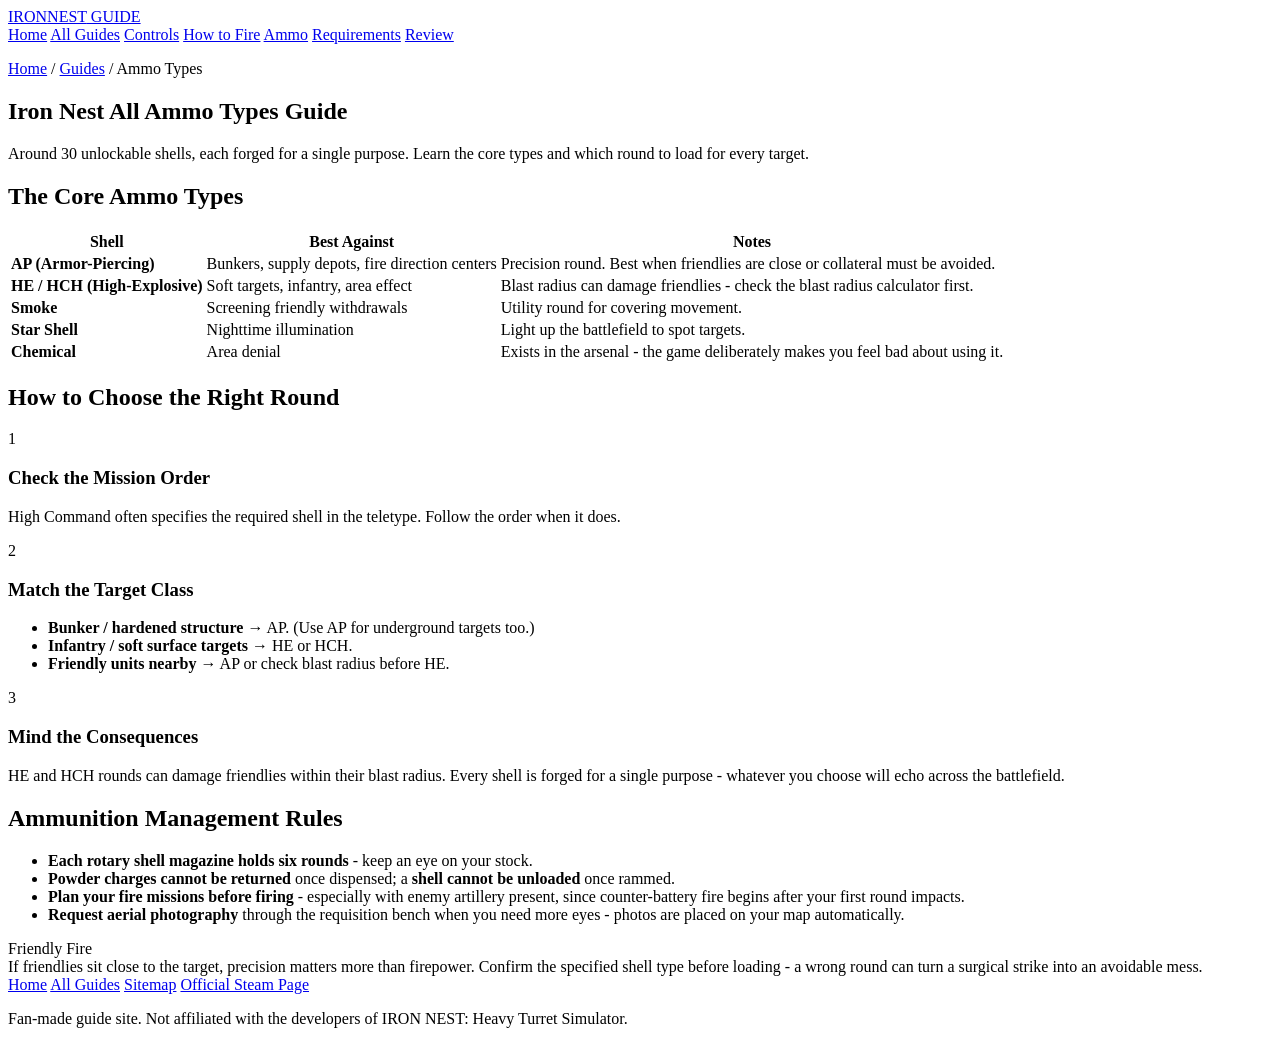
==== ammo-types.html @ ca2537ef "first version: Iron Nest fan guide site (12 pages)" ====
<!DOCTYPE html>
<html lang="en">
<head>
  <meta charset="UTF-8">
  <meta name="viewport" content="width=device-width, initial-scale=1.0">
  <title>Iron Nest All Ammo Types Guide - Which Shell to Use</title>
  <meta name="description" content="All Iron Nest: Heavy Turret Simulator ammo types explained: AP for bunkers, HE for soft targets, smoke, star shells and chemical rounds - and when to load each.">
  <link rel="stylesheet" href="style.css">
</head>
<body>

<header class="site-header">
  <div class="wrap">
    <a class="brand" href="index.html">IRON<span>NEST</span> GUIDE</a>
    <nav class="site-nav">
      <a href="index.html">Home</a>
      <a href="guide.html">All Guides</a>
      <a href="controls.html">Controls</a>
      <a href="how-to-fire.html">How to Fire</a>
      <a href="ammo-types.html">Ammo</a>
      <a href="system-requirements.html">Requirements</a>
      <a href="review.html">Review</a>
    </nav>
  </div>
</header>

<section class="page-hero">
  <div class="wrap">
    <p class="crumb"><a href="index.html">Home</a> / <a href="guide.html">Guides</a> / Ammo Types</p>
    <h1>Iron Nest All Ammo Types Guide</h1>
    <p>Around 30 unlockable shells, each forged for a single purpose. Learn the core types and which round to load for every target.</p>
  </div>
</section>

<article>
  <div class="wrap">

    <h2>The Core Ammo Types</h2>
    <table>
      <tr><th>Shell</th><th>Best Against</th><th>Notes</th></tr>
      <tr><td><strong>AP (Armor-Piercing)</strong></td><td>Bunkers, supply depots, fire direction centers</td><td>Precision round. Best when friendlies are close or collateral must be avoided.</td></tr>
      <tr><td><strong>HE / HCH (High-Explosive)</strong></td><td>Soft targets, infantry, area effect</td><td>Blast radius can damage friendlies - check the blast radius calculator first.</td></tr>
      <tr><td><strong>Smoke</strong></td><td>Screening friendly withdrawals</td><td>Utility round for covering movement.</td></tr>
      <tr><td><strong>Star Shell</strong></td><td>Nighttime illumination</td><td>Light up the battlefield to spot targets.</td></tr>
      <tr><td><strong>Chemical</strong></td><td>Area denial</td><td>Exists in the arsenal - the game deliberately makes you feel bad about using it.</td></tr>
    </table>

    <h2>How to Choose the Right Round</h2>
    <div class="step">
      <div class="step-num">1</div>
      <h3>Check the Mission Order</h3>
      <p>High Command often specifies the required shell in the teletype. Follow the order when it does.</p>
    </div>
    <div class="step">
      <div class="step-num">2</div>
      <h3>Match the Target Class</h3>
      <ul>
        <li><strong>Bunker / hardened structure</strong> &rarr; AP. (Use AP for underground targets too.)</li>
        <li><strong>Infantry / soft surface targets</strong> &rarr; HE or HCH.</li>
        <li><strong>Friendly units nearby</strong> &rarr; AP or check blast radius before HE.</li>
      </ul>
    </div>
    <div class="step">
      <div class="step-num">3</div>
      <h3>Mind the Consequences</h3>
      <p>HE and HCH rounds can damage friendlies within their blast radius. Every shell is forged for a single purpose - whatever you choose will echo across the battlefield.</p>
    </div>

    <h2>Ammunition Management Rules</h2>
    <ul>
      <li><strong>Each rotary shell magazine holds six rounds</strong> - keep an eye on your stock.</li>
      <li><strong>Powder charges cannot be returned</strong> once dispensed; a <strong>shell cannot be unloaded</strong> once rammed.</li>
      <li><strong>Plan your fire missions before firing</strong> - especially with enemy artillery present, since counter-battery fire begins after your first round impacts.</li>
      <li><strong>Request aerial photography</strong> through the requisition bench when you need more eyes - photos are placed on your map automatically.</li>
    </ul>

    <div class="callout warn">
      <div class="callout-title">Friendly Fire</div>
      If friendlies sit close to the target, precision matters more than firepower. Confirm the specified shell type before loading - a wrong round can turn a surgical strike into an avoidable mess.
    </div>

  </div>
</article>

<footer class="site-footer">
  <div class="wrap">
    <div class="links">
      <a href="index.html">Home</a>
      <a href="guide.html">All Guides</a>
      <a href="sitemap.xml">Sitemap</a>
      <a href="https://store.steampowered.com/app/2950790/" target="_blank" rel="noopener">Official Steam Page</a>
    </div>
    <p>Fan-made guide site. Not affiliated with the developers of IRON NEST: Heavy Turret Simulator.</p>
  </div>
</footer>

</body>
</html>
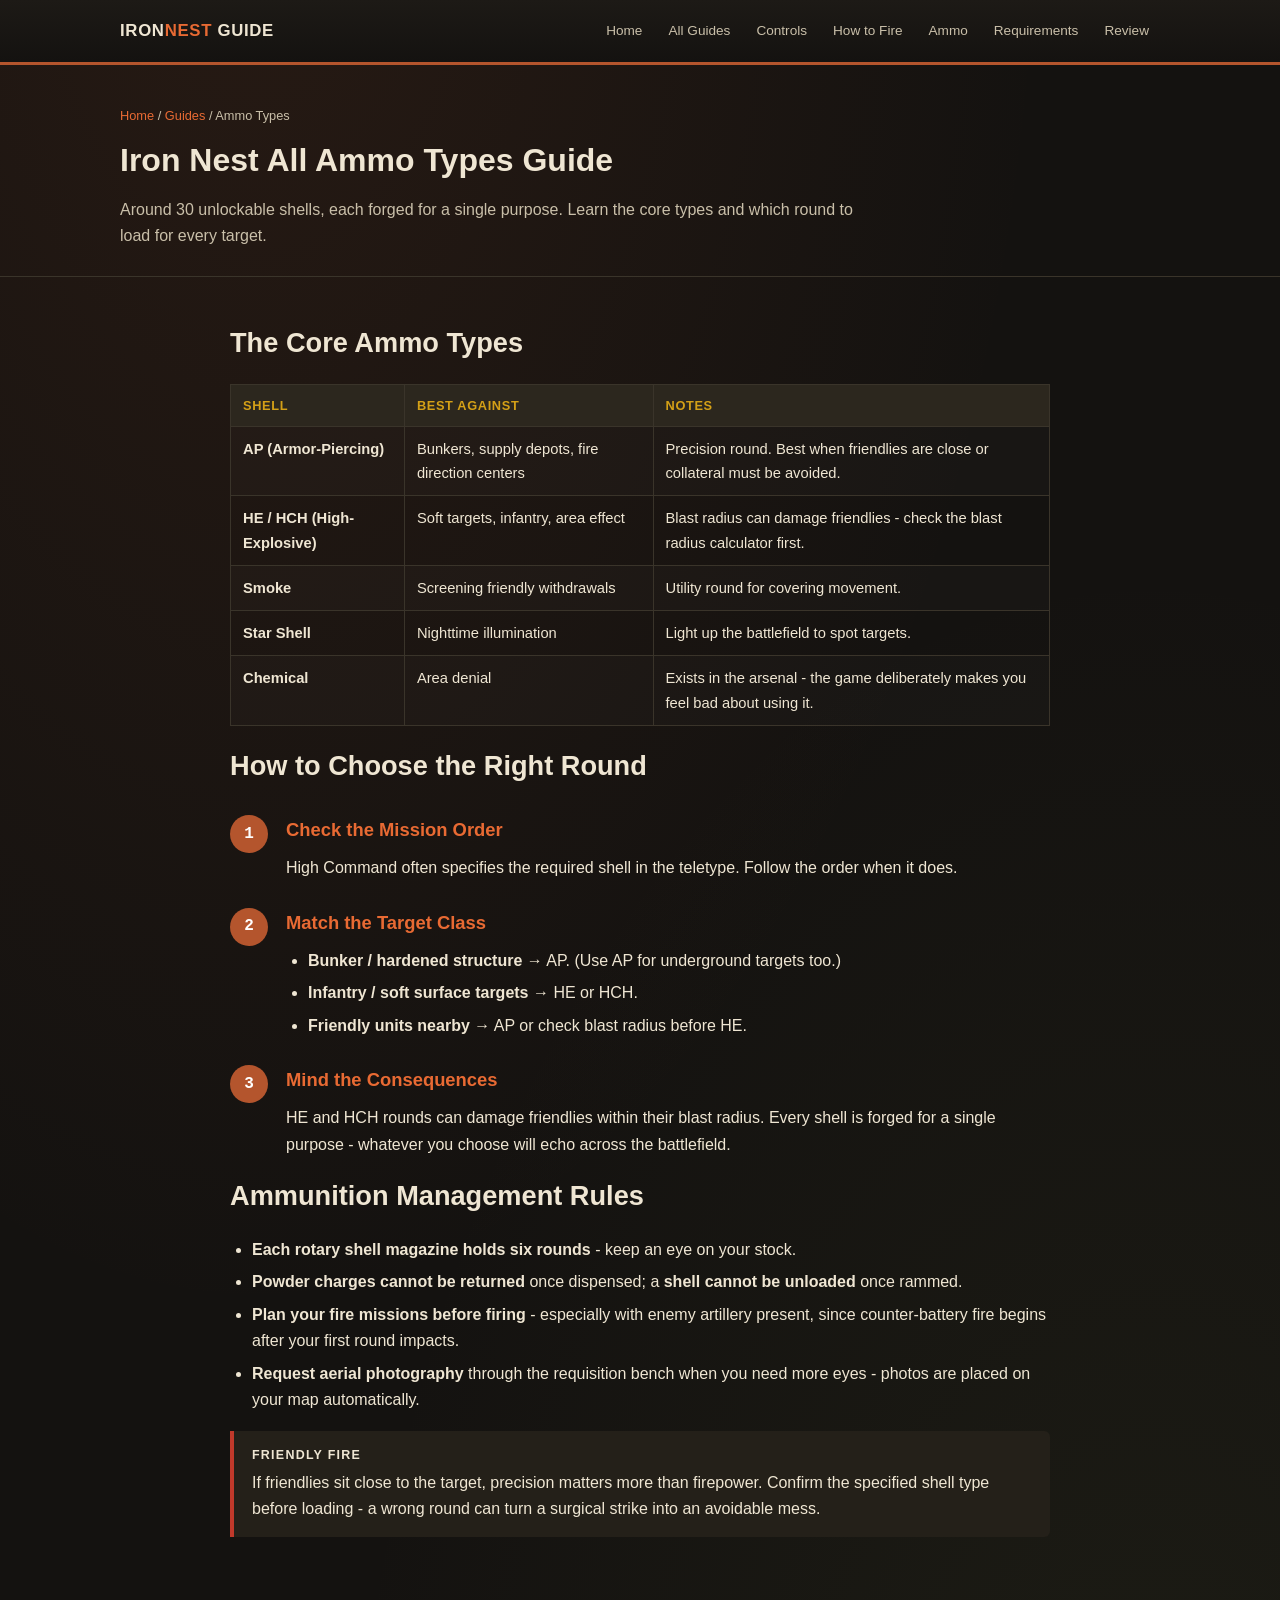
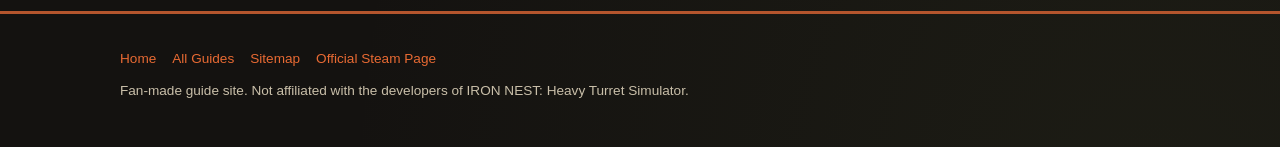
==== commit 4dc5da9e: "add GA4 gtag (G-P2SFF6GQB8) to ammo-types.html" ====
--- a/ammo-types.html
+++ b/ammo-types.html
@@ -6,6 +6,15 @@
   <title>Iron Nest All Ammo Types Guide - Which Shell to Use</title>
   <meta name="description" content="All Iron Nest: Heavy Turret Simulator ammo types explained: AP for bunkers, HE for soft targets, smoke, star shells and chemical rounds - and when to load each.">
   <link rel="stylesheet" href="style.css">
+<!-- Google tag (gtag.js) -->
+<script async src="https://www.googletagmanager.com/gtag/js?id=G-P2SFF6GQB8"></script>
+<script>
+  window.dataLayer = window.dataLayer || [];
+  function gtag(){dataLayer.push(arguments);}
+  gtag('js', new Date());
+  gtag('config', 'G-P2SFF6GQB8');
+</script>
+
 </head>
 <body>
 
--- a/style.css
+++ b/style.css
@@ -0,0 +1,144 @@
+/* IRON NEST: Heavy Turret Simulator - Fan Guide Site
+   Dieselpunk military theme: rust, charcoal, industrial orange */
+
+:root {
+  --bg: #141210;
+  --bg-2: #1d1a16;
+  --panel: #242019;
+  --panel-2: #2c271e;
+  --rust: #b4552d;
+  --rust-light: #e86a33;
+  --olive: #6b7a3f;
+  --olive-dark: #4c5730;
+  --amber: #d4a017;
+  --paper: #efe6d3;
+  --paper-dim: #c9bfa9;
+  --line: #3a342a;
+  --warn: #c0392b;
+}
+
+* { margin: 0; padding: 0; box-sizing: border-box; }
+
+html { scroll-behavior: smooth; }
+
+body {
+  background: var(--bg);
+  color: var(--paper);
+  font-family: "Segoe UI", "Helvetica Neue", Arial, sans-serif;
+  line-height: 1.65;
+  background-image:
+    radial-gradient(ellipse at 20% -10%, rgba(180, 85, 45, 0.12), transparent 55%),
+    radial-gradient(ellipse at 90% 110%, rgba(107, 122, 63, 0.10), transparent 50%);
+}
+
+.wrap { max-width: 1080px; margin: 0 auto; padding: 0 20px; }
+
+/* ---------- Header ---------- */
+.site-header {
+  border-bottom: 3px solid var(--rust);
+  background: linear-gradient(180deg, var(--bg-2), var(--bg));
+  position: sticky; top: 0; z-index: 50;
+}
+.site-header .wrap { display: flex; align-items: center; justify-content: space-between; height: 62px; }
+.brand { font-weight: 800; font-size: 1.05rem; letter-spacing: 0.04em; text-decoration: none; color: var(--paper); text-transform: uppercase; }
+.brand span { color: var(--rust-light); }
+.site-nav { display: flex; gap: 4px; flex-wrap: wrap; }
+.site-nav a {
+  color: var(--paper-dim); text-decoration: none; padding: 6px 10px; font-size: 0.85rem;
+  border: 1px solid transparent; border-radius: 4px; transition: all .15s;
+}
+.site-nav a:hover { color: var(--paper); border-color: var(--line); background: var(--panel); }
+
+/* ---------- Hero ---------- */
+.hero {
+  padding: 64px 0 56px; border-bottom: 1px solid var(--line);
+  background:
+    linear-gradient(120deg, rgba(180,85,45,.16), transparent 60%),
+    repeating-linear-gradient(45deg, rgba(255,255,255,.012) 0 2px, transparent 2px 8px);
+}
+.hero .eyebrow { color: var(--rust-light); text-transform: uppercase; letter-spacing: .22em; font-size: .8rem; font-weight: 700; }
+.hero h1 { font-size: 2.6rem; line-height: 1.15; margin: 12px 0 14px; font-weight: 900; text-transform: uppercase; }
+.hero h1 .accent { color: var(--rust-light); }
+.hero p.lead { font-size: 1.1rem; max-width: 720px; color: var(--paper-dim); }
+.hero .stats { display: flex; gap: 28px; flex-wrap: wrap; margin-top: 26px; }
+.hero .stat .num { font-size: 1.5rem; font-weight: 800; color: var(--amber); font-family: "Consolas", monospace; }
+.hero .stat .lbl { font-size: .78rem; color: var(--paper-dim); text-transform: uppercase; letter-spacing: .08em; }
+.hero .cta-row { display: flex; gap: 12px; margin-top: 30px; flex-wrap: wrap; }
+
+.btn {
+  display: inline-block; padding: 11px 20px; font-weight: 700; text-decoration: none;
+  border-radius: 5px; font-size: .92rem; letter-spacing: .03em; transition: transform .1s, filter .15s;
+}
+.btn-primary { background: var(--rust); color: #fff; }
+.btn-primary:hover { background: var(--rust-light); transform: translateY(-1px); }
+.btn-ghost { border: 1px solid var(--line); color: var(--paper); background: rgba(255,255,255,.03); }
+.btn-ghost:hover { border-color: var(--olive); }
+
+/* ---------- Sections ---------- */
+section { padding: 44px 0; border-bottom: 1px solid var(--line); }
+.section-label { color: var(--olive); text-transform: uppercase; letter-spacing: .18em; font-size: .78rem; font-weight: 700; }
+h2 { font-size: 1.7rem; margin: 8px 0 18px; font-weight: 800; }
+h3 { font-size: 1.15rem; margin: 26px 0 10px; color: var(--rust-light); }
+p + p { margin-top: 10px; }
+
+.card-grid { display: grid; grid-template-columns: repeat(auto-fill, minmax(240px, 1fr)); gap: 16px; margin-top: 20px; }
+.card {
+  background: var(--panel); border: 1px solid var(--line); border-radius: 8px; padding: 20px;
+  text-decoration: none; color: var(--paper); transition: border-color .15s, transform .12s; display: block;
+}
+.card:hover { border-color: var(--rust); transform: translateY(-2px); }
+.card h3 { margin: 0 0 8px; color: var(--paper); font-size: 1.02rem; }
+.card p { color: var(--paper-dim); font-size: .88rem; margin: 0; }
+.card .tag { display: inline-block; margin-top: 12px; font-size: .72rem; color: var(--olive); text-transform: uppercase; letter-spacing: .1em; font-weight: 700; }
+
+/* ---------- Content / Article ---------- */
+.page-hero { padding: 40px 0 26px; border-bottom: 1px solid var(--line); }
+.page-hero h1 { font-size: 2rem; margin: 8px 0 10px; }
+.page-hero p { color: var(--paper-dim); max-width: 760px; }
+.crumb { font-size: .8rem; color: var(--paper-dim); }
+.crumb a { color: var(--rust-light); text-decoration: none; }
+
+article { padding: 36px 0 56px; }
+article .wrap { max-width: 860px; }
+
+ul, ol { margin: 10px 0 14px 22px; }
+li { margin: 6px 0; }
+
+table { width: 100%; border-collapse: collapse; margin: 18px 0; font-size: .92rem; }
+th, td { border: 1px solid var(--line); padding: 10px 12px; text-align: left; vertical-align: top; }
+th { background: var(--panel-2); color: var(--amber); font-weight: 700; text-transform: uppercase; font-size: .8rem; letter-spacing: .05em; }
+td { color: var(--paper); }
+tr:nth-child(even) td { background: rgba(255,255,255,.015); }
+
+.callout {
+  background: var(--panel); border-left: 4px solid var(--amber); padding: 14px 18px; margin: 18px 0; border-radius: 0 6px 6px 0;
+}
+.callout.warn { border-left-color: var(--warn); }
+.callout.tip { border-left-color: var(--olive); }
+.callout .callout-title { font-weight: 800; text-transform: uppercase; font-size: .78rem; letter-spacing: .1em; margin-bottom: 4px; }
+
+code, kbd {
+  background: var(--bg-2); border: 1px solid var(--line); border-radius: 4px; padding: 2px 7px;
+  font-family: "Consolas", "Courier New", monospace; font-size: .88em; color: var(--amber);
+}
+kbd { border-bottom-width: 3px; }
+
+.step { margin: 16px 0; padding-left: 56px; position: relative; }
+.step .step-num {
+  position: absolute; left: 0; top: 0; width: 38px; height: 38px; border-radius: 50%;
+  background: var(--rust); color: #fff; font-weight: 800; display: flex; align-items: center; justify-content: center;
+  font-family: "Consolas", monospace; font-size: 1rem;
+}
+
+/* ---------- Footer ---------- */
+.site-footer { padding: 34px 0 44px; color: var(--paper-dim); font-size: .85rem; border-top: 3px solid var(--rust); }
+.site-footer .links { display: flex; gap: 16px; flex-wrap: wrap; margin-bottom: 10px; }
+.site-footer a { color: var(--rust-light); text-decoration: none; }
+.site-footer .disclaimer { color: #8a8170; font-size: .78rem; margin-top: 8px; }
+
+@media (max-width: 720px) {
+  .site-header .wrap { flex-direction: column; height: auto; padding: 12px 16px; gap: 10px; }
+  .hero h1 { font-size: 1.9rem; }
+  .step { padding-left: 0; }
+  .step .step-num { position: static; margin-bottom: 8px; }
+}
